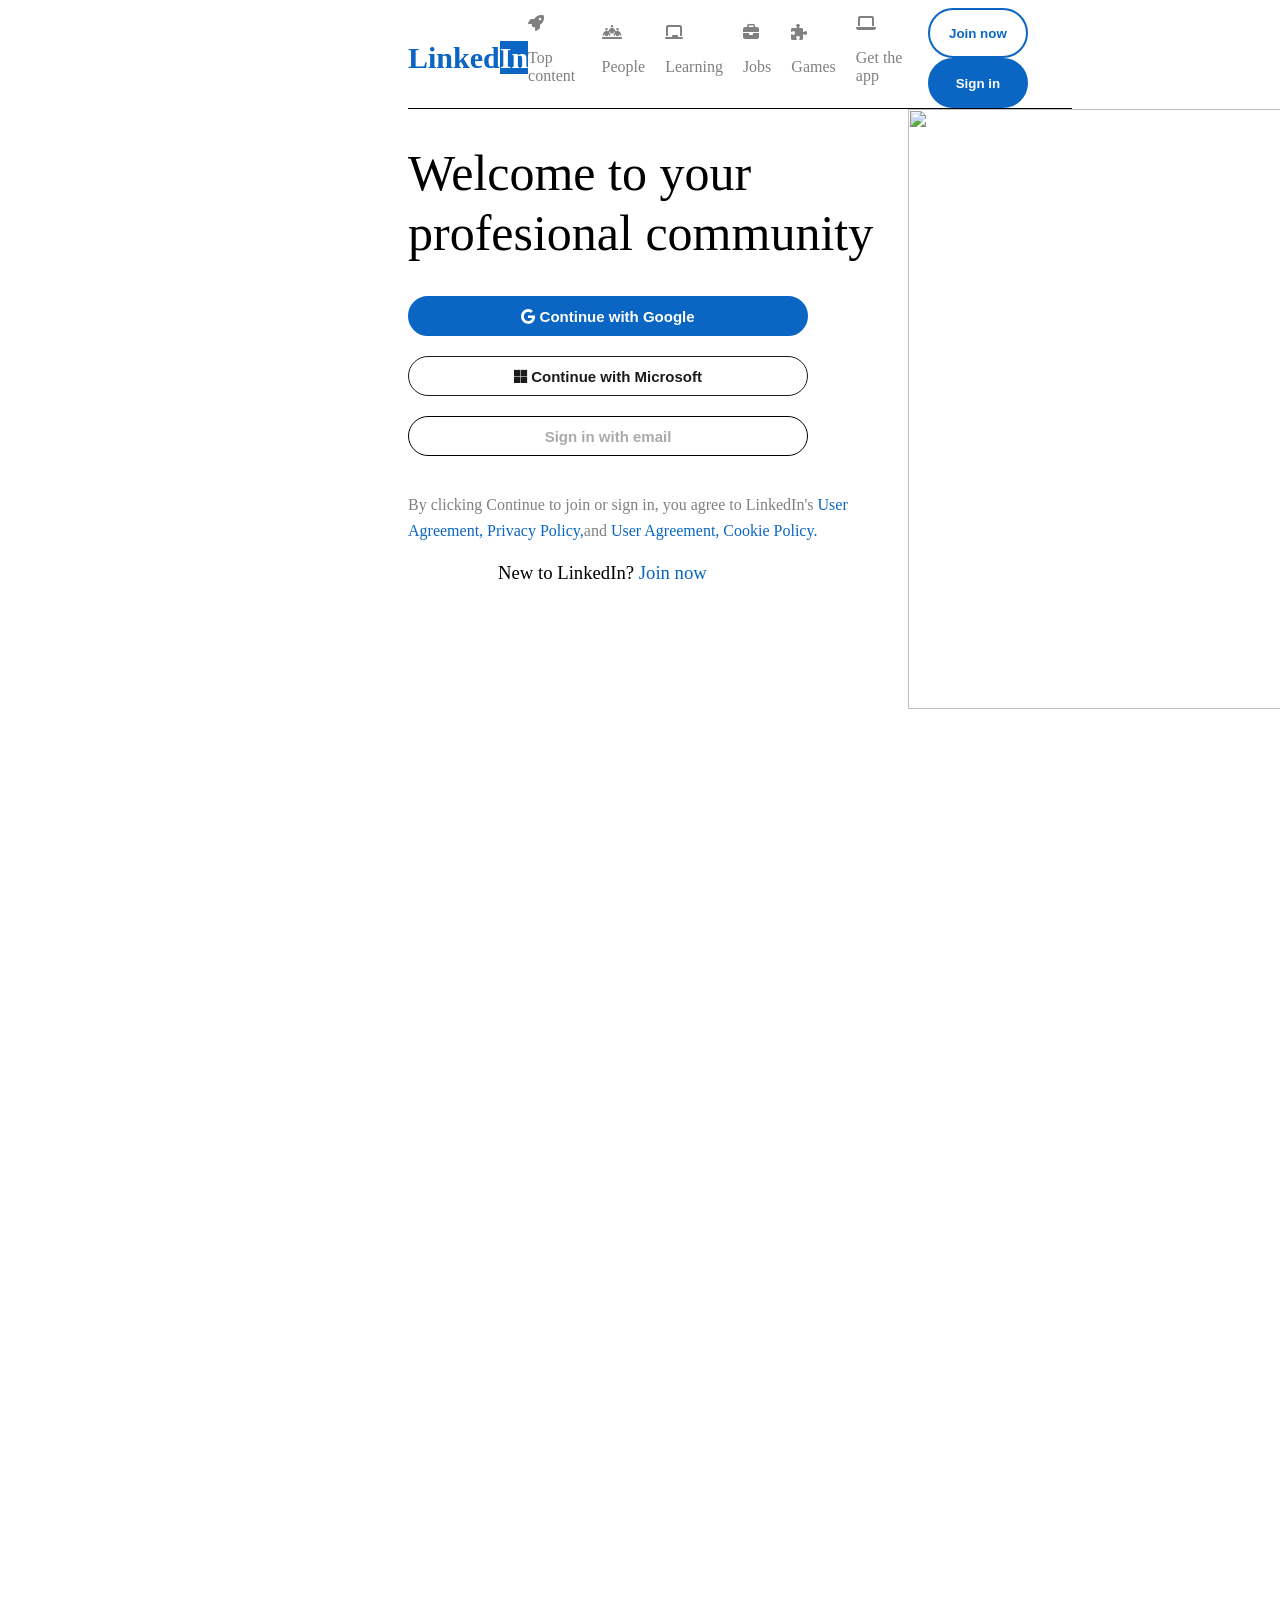
==== Linkedin.html @ dd4a8783 "first commit" ====
<!DOCTYPE html>
<html lang="en">

<head>
    <meta charset="UTF-8">
    <meta name="viewport" content="width=device-width, initial-scale=1.0">
    <title>Document</title>
    <link rel="stylesheet" href="Linkedin.css">
    <link rel="stylesheet" href="https://cdnjs.cloudflare.com/ajax/libs/font-awesome/6.7.2/css/all.min.css">
</head>

<body>
    <div class="Linkedin1">
        <nav class="Linkedin">
            <p><span class="text1">Linked</span><span class="text2">In</span></p>
            <div class="logo1">
                <div><i class="fa-solid fa-rocket"></i>
                    <p>Top content</p>
                </div>
                <div><i class="fa-solid fa-people-line"></i>
                    <p>People</p>
                </div>
                <div><i class="fa-solid fa-chalkboard"></i>
                    <p>Learning</p>
                </div>
                <div><i class="fa-solid fa-briefcase"></i>
                    <p>Jobs</p>
                </div>
                <div><i class="fa-solid fa-puzzle-piece"></i>
                    <p>Games</p>
                </div>
                <div><i class="fa-solid fa-laptop"></i>
                    <p>Get the app</p>
                </div>
                <div><button class="btn1">Join now</button>
                    <button class="btn2">Sign in</button>
                </div>
            </div>
        </nav>
        <div class="container1">
            <div class="left">
                <h1>Welcome to your profesional community</h1>
                <div class="pp1"><button class="btn3"><i class="fa-brands fa-google"></i>
                        Continue with Google</button></div>
                <div class="pp2"><button class="btn4"><i class="fa-brands fa-microsoft"></i>
                        Continue with Microsoft</button></div>
                <div class="pp3"><button class="btn5">Sign in with email</button></div>
                <div>
                    <p class="p1">By clicking Continue to join or sign in, you agree to LinkedIn's<a #> User Agreement,
                            Privacy Policy,</a>and<a #> User Agreement, Cookie Policy.</a></p>
                </div>

                <h3>New to LinkedIn?<a #> Join now</a></h3>
            </div>
            <div class="image"><img
                    src="https://static.licdn.com/aero-v1/sc/h/dxf91zhqd2z6b0bwg85ktm5s4?utm_source=chatgpt.com"></div>
        </div>
</body>

</html>
---- Linkedin.css ----
body{
    background-color: white;
}
.text1{
    color: #0A66C2;
    font-size: 30px;
    font-weight: bold;
}
.text2{
    color: white;
    background-color: #0A66C2;
    font-size: 30px;
    font-weight: bold;
}
.logo1{
    display: flex;
    justify-content: space-between;
    align-items: center;
    color: gray;
    gap: 20px;
}
.Linkedin{
    display: flex;
    justify-content: space-between;
    align-items: center;
}
.Linkedin{
    position: sticky;
    top: 0;
    border-bottom: 1px solid black;
    background-color: white;
}
.btn1{
    color: #0A66C2;
    background-color: white;
    width: 100px;
    height: 50px;
    border: 2px solid #0A66C2;
    border-radius: 30px;
    font-weight: bold;
    cursor: pointer;
}
.btn1:hover{
    background-color: lightgray;
}
.btn2{
    width: 100px;
    height: 50px;
    color: white;
    background-color: #0A66C2;
    border: 2px solid #0A66C2;
    border-radius: 30px;
    font-weight: bold;
    cursor: pointer;
}
.btn2:hover{
    background-color: navy;
    color: lightgray;
}
h1{
    width: 500px;
    line-height: 1.2;
    font-weight: normal;
    font-size: 50px;
}
.Linkedin1{
    padding-left: 400px;
    padding-right: 200px;
}
.btn3{
    width: 400px;
    height: 40px;
    color: white;
    background-color: #0A66C2;
    font-size: 15px;
    font-weight: bold;
    border: 2px solid #0A66C2;
    border-radius: 30px;
    cursor: pointer;
}
.btn4{
    color: rgb(27, 27, 27);
    background-color: white;
    width: 400px;
    height: 40px;
    font-size: 15px;
    font-weight: bold;
    border: 1px solid rgb(27, 27, 27);
    border-radius: 30px;
    cursor: pointer;
}
.btn5{
    background-color: white;
    color: darkgray;
    border: 1px solid black;
    border-radius: 30px;
    width: 400px;
    height: 40px;
    font-size: 15px;
    font-weight: bold;
    cursor: pointer;
}
.pp1{
    padding-bottom: 20px;
}
.pp2{
    padding-bottom: 20px;
}
.pp3{
    padding-bottom: 20px;
}
a{
    color: #0A66C2;
    cursor: pointer;
}
.p1{
    width: 500px;
    line-height: 1.6;
    color: gray;
}
h3{
    color: black;
    font-weight: normal;
    padding-left: 90px;
}
.image img{
    width: 600px;
    height: 600px;
    padding-bottom: 400px;
}
.image{
    padding-bottom: 600px;
    padding-right: 400px;
}
.container1{
    display: flex;
}
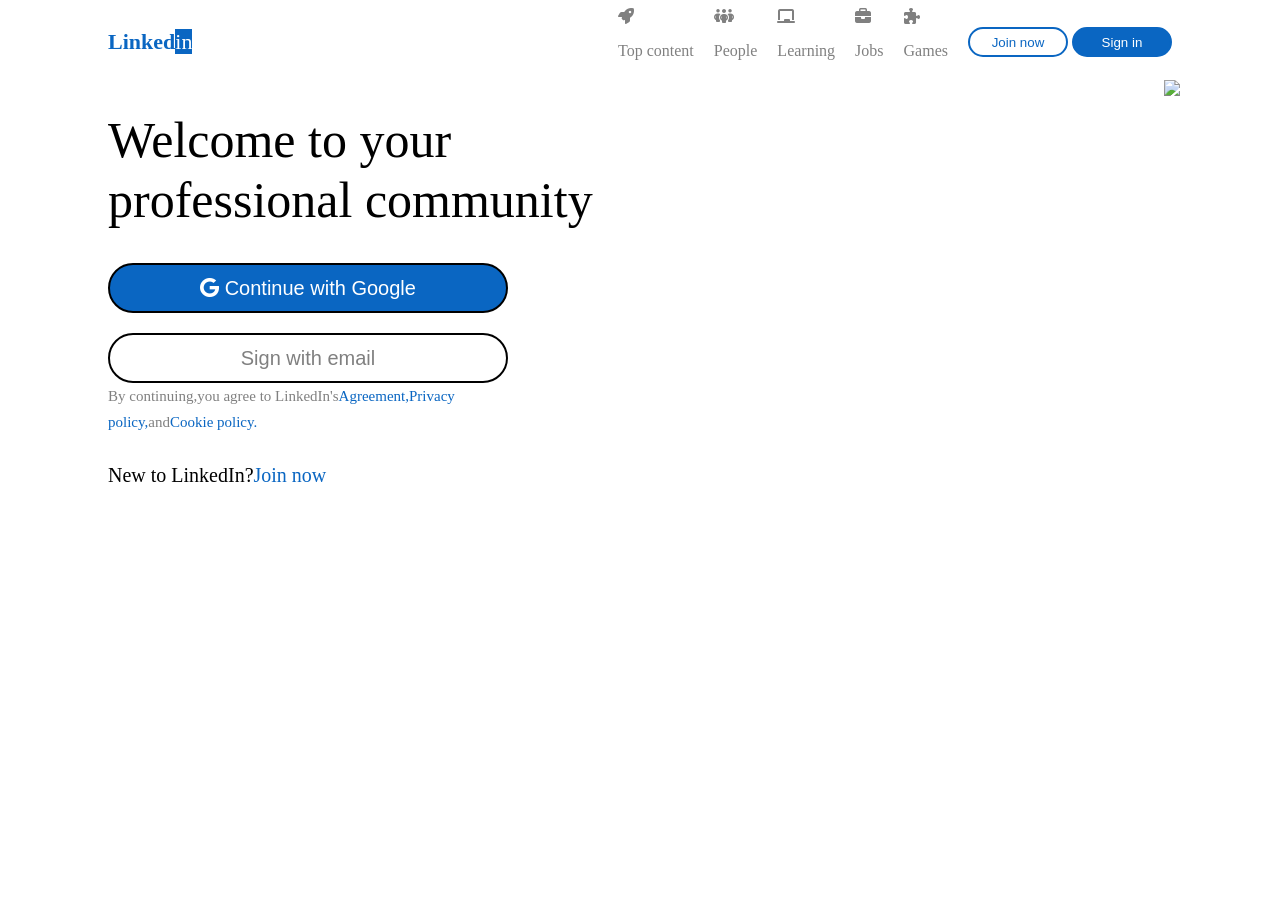
==== commit e88e6f08: "Initial LinkedIn frontend" ====
--- a/Linkedin.html
+++ b/Linkedin.html
@@ -1,60 +1,50 @@
 <!DOCTYPE html>
 <html lang="en">
-
 <head>
     <meta charset="UTF-8">
     <meta name="viewport" content="width=device-width, initial-scale=1.0">
-    <title>Document</title>
+    <title>Linkedin</title>
     <link rel="stylesheet" href="Linkedin.css">
     <link rel="stylesheet" href="https://cdnjs.cloudflare.com/ajax/libs/font-awesome/6.7.2/css/all.min.css">
 </head>
-
 <body>
-    <div class="Linkedin1">
-        <nav class="Linkedin">
-            <p><span class="text1">Linked</span><span class="text2">In</span></p>
-            <div class="logo1">
-                <div><i class="fa-solid fa-rocket"></i>
-                    <p>Top content</p>
-                </div>
-                <div><i class="fa-solid fa-people-line"></i>
-                    <p>People</p>
-                </div>
-                <div><i class="fa-solid fa-chalkboard"></i>
-                    <p>Learning</p>
-                </div>
-                <div><i class="fa-solid fa-briefcase"></i>
-                    <p>Jobs</p>
-                </div>
-                <div><i class="fa-solid fa-puzzle-piece"></i>
-                    <p>Games</p>
-                </div>
-                <div><i class="fa-solid fa-laptop"></i>
-                    <p>Get the app</p>
-                </div>
-                <div><button class="btn1">Join now</button>
-                    <button class="btn2">Sign in</button>
-                </div>
-            </div>
-        </nav>
-        <div class="container1">
-            <div class="left">
-                <h1>Welcome to your profesional community</h1>
-                <div class="pp1"><button class="btn3"><i class="fa-brands fa-google"></i>
-                        Continue with Google</button></div>
-                <div class="pp2"><button class="btn4"><i class="fa-brands fa-microsoft"></i>
-                        Continue with Microsoft</button></div>
-                <div class="pp3"><button class="btn5">Sign in with email</button></div>
-                <div>
-                    <p class="p1">By clicking Continue to join or sign in, you agree to LinkedIn's<a #> User Agreement,
-                            Privacy Policy,</a>and<a #> User Agreement, Cookie Policy.</a></p>
-                </div>
-
-                <h3>New to LinkedIn?<a #> Join now</a></h3>
-            </div>
-            <div class="image"><img
-                    src="https://static.licdn.com/aero-v1/sc/h/dxf91zhqd2z6b0bwg85ktm5s4?utm_source=chatgpt.com"></div>
+    <div class="Linkedin">
+    <nav>
+        <p><span class="text1">Linked</span><span class="text2">in</span></p>
+        <div class="logo2">
+        <div class="l1"><i class="fa-solid fa-rocket"></i>
+        <p>Top content</p></div>
+        <div><i class="fa-solid fa-people-group"></i>
+        <p>People</p></div>
+        <div><i class="fa-solid fa-chalkboard"></i>
+        <p>Learning</p></div>
+        <div><i class="fa-solid fa-briefcase"></i>
+        <p>Jobs</p></div>
+        <div><i class="fa-solid fa-puzzle-piece"></i>
+        <p>Games</p></div>
+        <div><button class="btn1">Join now</button>
+        <button class="btn2">Sign in</button></div>
         </div>
+    </nav>
+    <div class="container1">
+        <h1>Welcome to your professional community</h1>
+        <div>
+        <button class="btn3">
+            <i class="fa-brands fa-google"></i>
+            Continue with Google
+        </div>
+        <div class="padding1">
+        </button>
+        <button class="btn4">Sign with email</button></div>
+        <div class="pp2">
+    <p2>By continuing,you agree to LinkedIn's<a>Agreement,Privacy policy,</a>and<a>Cookie policy.</a></p2>
+    </div>
+    <div class="padding2">
+        <p3>New to LinkedIn?<a>Join now</a></p3>
+        </div>
+        <div class="container">
+        <img src="linkedin-illustration.png">
+    </div>
+    </div>
 </body>
-
 </html>
--- a/Linkedin.css
+++ b/Linkedin.css
@@ -1,137 +1,100 @@
-body{
-    background-color: white;
+.logo2{
+    display: flex;
+    justify-content: space-between;
+    align-items: center;
+    gap: 20px;
+}
+nav{
+    display: flex;
+    justify-content: space-between;
+    align-items: center;
+    gap: 20px;
+    color: gray;
 }
 .text1{
+    font-size: 22px;
     color: #0A66C2;
-    font-size: 30px;
     font-weight: bold;
 }
 .text2{
+    font-size: 22px;
     color: white;
     background-color: #0A66C2;
-    font-size: 30px;
-    font-weight: bold;
-}
-.logo1{
-    display: flex;
-    justify-content: space-between;
-    align-items: center;
-    color: gray;
-    gap: 20px;
 }
 .Linkedin{
-    display: flex;
-    justify-content: space-between;
+    border: transparent;
+    width: 90;
+    justify-content: center;
     align-items: center;
-}
-.Linkedin{
-    position: sticky;
-    top: 0;
-    border-bottom: 1px solid black;
-    background-color: white;
+    padding-left: 100px;
+    padding-right: 100px;
 }
 .btn1{
+    background-color: white;
     color: #0A66C2;
-    background-color: white;
+    border-radius: 20px;
+    border: 2px solid #0A66C2;
     width: 100px;
-    height: 50px;
-    border: 2px solid #0A66C2;
-    border-radius: 30px;
-    font-weight: bold;
-    cursor: pointer;
-}
-.btn1:hover{
-    background-color: lightgray;
+    height: 30px;
 }
 .btn2{
+    background-color: #0A66C2;
+    color: white;
+    border-radius: 20px;
     width: 100px;
-    height: 50px;
-    color: white;
-    background-color: #0A66C2;
+    height: 30px;
     border: 2px solid #0A66C2;
-    border-radius: 30px;
-    font-weight: bold;
-    cursor: pointer;
-}
-.btn2:hover{
-    background-color: navy;
-    color: lightgray;
 }
 h1{
+    font-size: 50px;
+    font-weight: normal;
+    color: black;
     width: 500px;
     line-height: 1.2;
-    font-weight: normal;
-    font-size: 50px;
-}
-.Linkedin1{
-    padding-left: 400px;
-    padding-right: 200px;
 }
 .btn3{
+    background-color: #0A66C2;
+    color: white;
+    border: 2px solid black;
+    border-radius: 30px;
     width: 400px;
-    height: 40px;
-    color: white;
-    background-color: #0A66C2;
-    font-size: 15px;
-    font-weight: bold;
-    border: 2px solid #0A66C2;
-    border-radius: 30px;
-    cursor: pointer;
+    height: 50px;
+    font-size: 20px;
 }
 .btn4{
-    color: rgb(27, 27, 27);
     background-color: white;
-    width: 400px;
-    height: 40px;
-    font-size: 15px;
-    font-weight: bold;
-    border: 1px solid rgb(27, 27, 27);
-    border-radius: 30px;
-    cursor: pointer;
-}
-.btn5{
-    background-color: white;
-    color: darkgray;
-    border: 1px solid black;
+    color: gray;
+    border: 2px solid black;
     border-radius: 30px;
     width: 400px;
-    height: 40px;
-    font-size: 15px;
-    font-weight: bold;
-    cursor: pointer;
+    height: 50px;
+    font-size: 20px;
 }
-.pp1{
-    padding-bottom: 20px;
-}
-.pp2{
-    padding-bottom: 20px;
-}
-.pp3{
-    padding-bottom: 20px;
+.padding1{
+    padding-top: 20px;
 }
 a{
     color: #0A66C2;
-    cursor: pointer;
 }
-.p1{
-    width: 500px;
+p2{
+    font-size: 15px;
+    color: grey;
+}
+.pp2{
+    width: 400px;
     line-height: 1.6;
-    color: gray;
 }
-h3{
-    color: black;
-    font-weight: normal;
-    padding-left: 90px;
+.padding2{
+    padding-top: 30px;
+    font-size: 20px;
 }
-.image img{
-    width: 600px;
-    height: 600px;
-    padding-bottom: 400px;
+.container img{
+    width: 550px;
+    height: auto;
+    padding-left: 0;
 }
-.image{
-    padding-bottom: 600px;
-    padding-right: 400px;
-}
-.container1{
-    display: flex;
+.container{
+    position: absolute;
+    top: 80px;
+    right: 100px;
 }
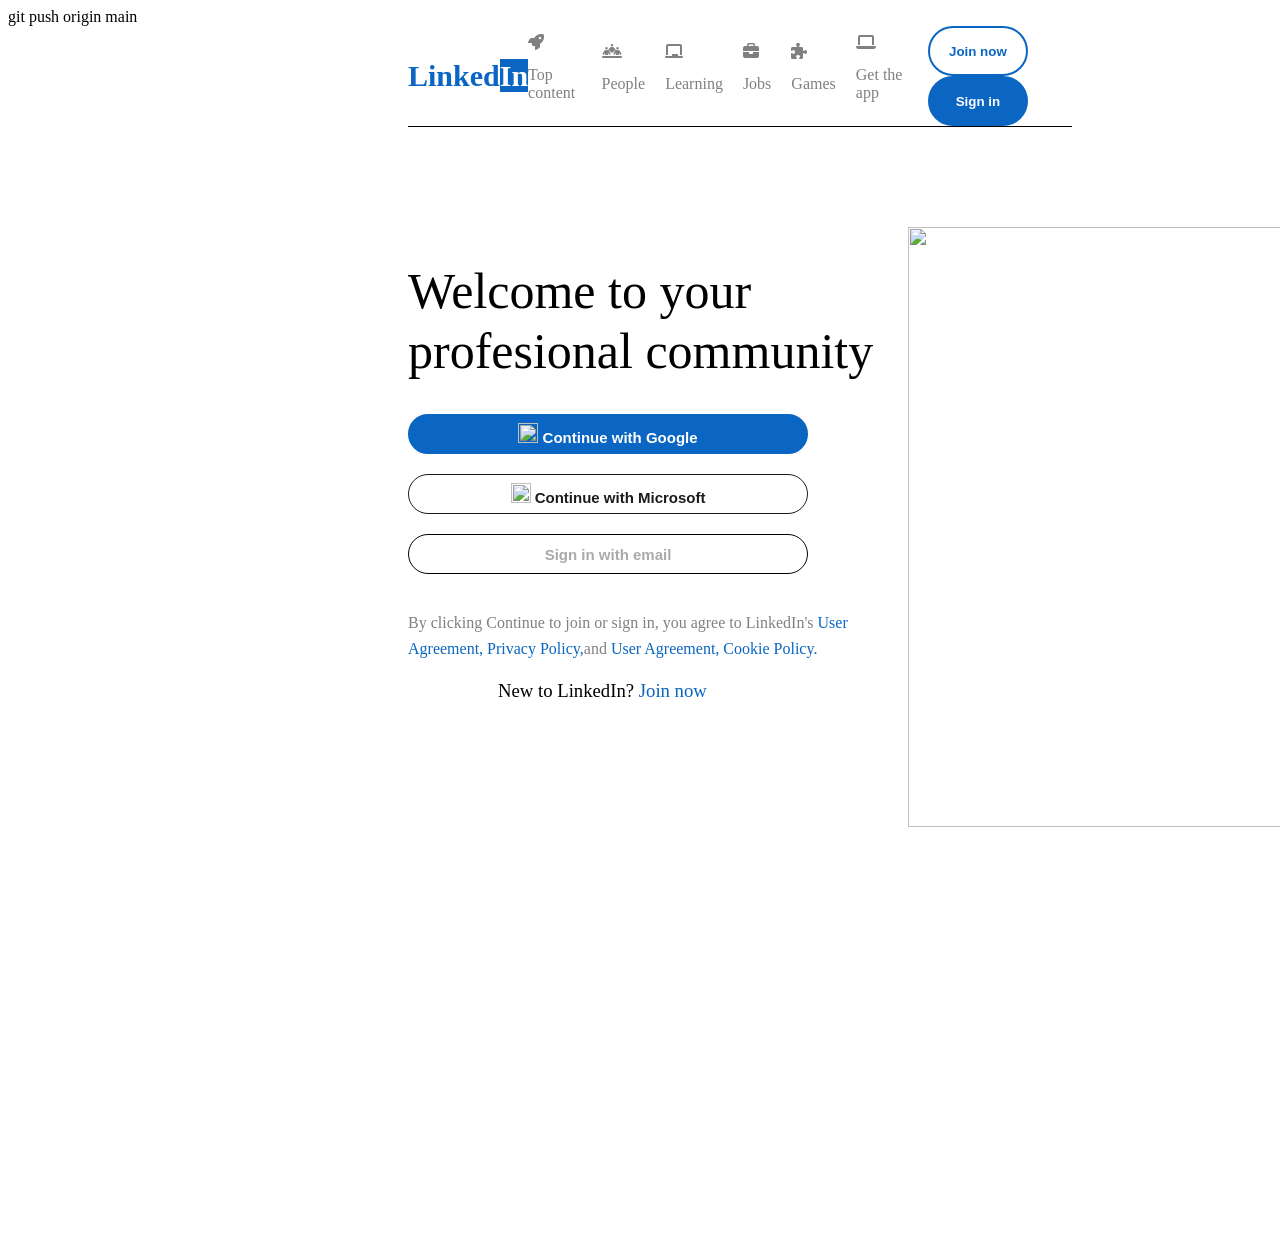
==== commit 6da402fb: "Updated project" ====
--- a/Linkedin.html
+++ b/Linkedin.html
@@ -1,50 +1,60 @@
-<!DOCTYPE html>
+git push origin main<!DOCTYPE html>
 <html lang="en">
+
 <head>
     <meta charset="UTF-8">
     <meta name="viewport" content="width=device-width, initial-scale=1.0">
-    <title>Linkedin</title>
+    <title>Document</title>
     <link rel="stylesheet" href="Linkedin.css">
     <link rel="stylesheet" href="https://cdnjs.cloudflare.com/ajax/libs/font-awesome/6.7.2/css/all.min.css">
 </head>
+
 <body>
-    <div class="Linkedin">
-    <nav>
-        <p><span class="text1">Linked</span><span class="text2">in</span></p>
-        <div class="logo2">
-        <div class="l1"><i class="fa-solid fa-rocket"></i>
-        <p>Top content</p></div>
-        <div><i class="fa-solid fa-people-group"></i>
-        <p>People</p></div>
-        <div><i class="fa-solid fa-chalkboard"></i>
-        <p>Learning</p></div>
-        <div><i class="fa-solid fa-briefcase"></i>
-        <p>Jobs</p></div>
-        <div><i class="fa-solid fa-puzzle-piece"></i>
-        <p>Games</p></div>
-        <div><button class="btn1">Join now</button>
-        <button class="btn2">Sign in</button></div>
+    <div class="Linkedin1">
+        <nav class="Linkedin">
+            <p><span class="text1">Linked</span><span class="text2">In</span></p>
+            <div class="logo1">
+                <div><i class="fa-solid fa-rocket"></i>
+                    <p>Top content</p>
+                </div>
+                <div><i class="fa-solid fa-people-line"></i>
+                    <p>People</p>
+                </div>
+                <div><i class="fa-solid fa-chalkboard"></i>
+                    <p>Learning</p>
+                </div>
+                <div><i class="fa-solid fa-briefcase"></i>
+                    <p>Jobs</p>
+                </div>
+                <div><i class="fa-solid fa-puzzle-piece"></i>
+                    <p>Games</p>
+                </div>
+                <div><i class="fa-solid fa-laptop"></i>
+                    <p>Get the app</p>
+                </div>
+                <div><button class="btn1">Join now</button>
+                    <button class="btn2">Sign in</button>
+                </div>
+            </div>
+        </nav>
+        <div class="container1">
+            <div class="left">
+                <h1>Welcome to your profesional community</h1>
+                <div class="pp1"><button class="btn3"><img src="https://thumb.wikimedia.org/wikipedia/commons/thumb/c/c1/Google_%22G%22_logo.svg/3840px-Google_%22G%22_logo.svg.png?utm_source=commons.wikimedia.org&utm_campaign=index&utm_content=thumbnail">
+                        Continue with Google</button></div>
+                <div class="pp2"><button class="btn4"><img src="https://thumb.wikimedia.org/wikipedia/commons/thumb/4/44/Microsoft_logo.svg/960px-Microsoft_logo.svg.png?utm_source=commons.wikimedia.org&utm_campaign=index&utm_content=thumbnail&_=20210729021049">
+                        Continue with Microsoft</button></div>
+                <div class="pp3"><button class="btn5">Sign in with email</button></div>
+                <div>
+                    <p class="p1">By clicking Continue to join or sign in, you agree to LinkedIn's<a #> User Agreement,
+                            Privacy Policy,</a>and<a #> User Agreement, Cookie Policy.</a></p>
+                </div>
+
+                <h3>New to LinkedIn?<a #> Join now</a></h3>
+            </div>
+            <div class="image"><img
+                    src="https://static.licdn.com/aero-v1/sc/h/dxf91zhqd2z6b0bwg85ktm5s4?utm_source=chatgpt.com"></div>
         </div>
-    </nav>
-    <div class="container1">
-        <h1>Welcome to your professional community</h1>
-        <div>
-        <button class="btn3">
-            <i class="fa-brands fa-google"></i>
-            Continue with Google
-        </div>
-        <div class="padding1">
-        </button>
-        <button class="btn4">Sign with email</button></div>
-        <div class="pp2">
-    <p2>By continuing,you agree to LinkedIn's<a>Agreement,Privacy policy,</a>and<a>Cookie policy.</a></p2>
-    </div>
-    <div class="padding2">
-        <p3>New to LinkedIn?<a>Join now</a></p3>
-        </div>
-        <div class="container">
-        <img src="linkedin-illustration.png">
-    </div>
-    </div>
 </body>
-</html>+
+</html>
--- a/Linkedin.css
+++ b/Linkedin.css
@@ -1,100 +1,250 @@
-.logo2{
+
+body {
+    background-color: white;
+}
+
+.text1 {
+    color: #0A66C2;
+    font-size: 30px;
+    font-weight: bold;
+}
+
+.text2 {
+    color: white;
+    background-color: #0A66C2;
+    font-size: 30px;
+    font-weight: bold;
+}
+
+.logo1 {
     display: flex;
     justify-content: space-between;
     align-items: center;
+    color: gray;
     gap: 20px;
 }
-nav{
+
+.Linkedin {
     display: flex;
     justify-content: space-between;
     align-items: center;
-    gap: 20px;
-    color: gray;
-}
-.text1{
-    font-size: 22px;
-    color: #0A66C2;
-    font-weight: bold;
-}
-.text2{
-    font-size: 22px;
+    position: sticky;
+    top: 0;
+    border-bottom: 1px solid black;
+    background-color: white;
+}
+
+.btn1 {
+    color: #0A66C2;
+    background-color: white;
+    width: 100px;
+    height: 50px;
+    border: 2px solid #0A66C2;
+    border-radius: 30px;
+    font-weight: bold;
+    cursor: pointer;
+}
+
+.btn1:hover {
+    background-color: lightgray;
+}
+
+.btn2 {
+    width: 100px;
+    height: 50px;
     color: white;
     background-color: #0A66C2;
-}
-.Linkedin{
-    border: transparent;
-    width: 90;
-    justify-content: center;
-    align-items: center;
-    padding-left: 100px;
-    padding-right: 100px;
-}
-.btn1{
-    background-color: white;
-    color: #0A66C2;
-    border-radius: 20px;
     border: 2px solid #0A66C2;
-    width: 100px;
-    height: 30px;
-}
-.btn2{
-    background-color: #0A66C2;
-    color: white;
-    border-radius: 20px;
-    width: 100px;
-    height: 30px;
-    border: 2px solid #0A66C2;
-}
-h1{
-    font-size: 50px;
-    font-weight: normal;
-    color: black;
+    border-radius: 30px;
+    font-weight: bold;
+    cursor: pointer;
+}
+
+.btn2:hover {
+    background-color: navy;
+    color: lightgray;
+}
+
+h1 {
     width: 500px;
     line-height: 1.2;
-}
-.btn3{
+    font-weight: normal;
+    font-size: 50px;
+}
+
+.Linkedin1 {
+    padding-left: 400px;
+    padding-right: 200px;
+}
+
+.btn3 {
+    width: 400px;
+    height: 40px;
+    color: white;
     background-color: #0A66C2;
-    color: white;
-    border: 2px solid black;
-    border-radius: 30px;
+    font-size: 15px;
+    font-weight: bold;
+    border: 2px solid #0A66C2;
+    border-radius: 30px;
+    cursor: pointer;
+}
+.btn3 img{
+    height: 20px;
+    width: 20px;
+}
+.btn3:hover {
+    color: #0A66C2;
+    background-color: white;
+}
+
+.btn4 {
+    color: rgb(27, 27, 27);
+    background-color: white;
     width: 400px;
-    height: 50px;
-    font-size: 20px;
-}
-.btn4{
-    background-color: white;
+    height: 40px;
+    font-size: 15px;
+    font-weight: bold;
+    border: 1px solid rgb(27, 27, 27);
+    border-radius: 30px;
+    cursor: pointer;
+}
+.btn4 img{
+    height:20px;
+    width: 20px;
+}
+.btn4:hover {
+    color: white;
+    background-color: black;
+}
+
+.btn5 {
+    background-color: white;
+    color: darkgray;
+    border: 1px solid black;
+    border-radius: 30px;
+    width: 400px;
+    height: 40px;
+    font-size: 15px;
+    font-weight: bold;
+    cursor: pointer;
+}
+.btn5:hover {
+    color: white;
+    background-color: darkgray;
+}
+
+.pp1 {
+    padding-bottom: 20px;
+}
+
+.pp2 {
+    padding-bottom: 20px;
+}
+
+.pp3 {
+    padding-bottom: 20px;
+}
+
+a {
+    color: #0A66C2;
+    cursor: pointer;
+}
+
+.p1 {
+    width: 500px;
+    line-height: 1.6;
     color: gray;
-    border: 2px solid black;
-    border-radius: 30px;
-    width: 400px;
-    height: 50px;
-    font-size: 20px;
-}
-.padding1{
-    padding-top: 20px;
-}
-a{
-    color: #0A66C2;
-}
-p2{
-    font-size: 15px;
-    color: grey;
-}
-.pp2{
-    width: 400px;
-    line-height: 1.6;
-}
-.padding2{
-    padding-top: 30px;
-    font-size: 20px;
-}
-.container img{
-    width: 550px;
-    height: auto;
-    padding-left: 0;
-}
-.container{
-    position: absolute;
-    top: 80px;
-    right: 100px;
-}+}
+
+h3 {
+    color: black;
+    font-weight: normal;
+    padding-left: 90px;
+}
+
+.image img {
+    width: 600px;
+    height: 600px;
+    padding-bottom: 400px;
+}
+
+.image{
+    /* padding-bottom: 600px;
+    padding-right: 400px; */
+} 
+.container1 {
+    margin-top: 100px;
+    display: flex;
+}
+
+
+    @media screen and (max-width: 390px) {
+        .body {
+            overflow: hidden;
+            justify-content: center;
+    
+            }
+            .Linkedin1 {
+                padding-left: 0px;
+                padding-right: 0px;
+            }
+    
+            h1 {
+                margin-left: 12px;
+                width: 100%;
+                font-size: 50px;
+                line-height: none;
+                width: 500px;
+            }
+    
+            .p1 {
+                width: 500px;
+                margin-left: 12px;
+            }
+    
+            .btn3,
+            .btn4,
+            .btn5 {
+                height: 50px;
+                width: 450px;
+                margin-left: 12px;
+            }
+    
+            .image img {
+                width: 400px;
+                height: 400px;
+                padding-bottom: 0;
+            }
+    
+            .image {
+                padding: 20px;
+                /* height: 500px;
+                width: 400px; */
+            }
+    
+            .container1 {
+                flex-direction: column;
+                /* padding-left: 20px;
+                padding-right: 20px;  */
+            }
+    
+            h3 {
+                width: 100%;
+                padding-left: 130px;
+            }
+    
+            .Linkedin {
+                border: none;
+            }
+    
+            .Linkedin {
+                position: fixed;
+                border-bottom: 1px solid black;
+                /* width: 77%; */
+                gap: 6px;
+                display: flex;
+                justify-content: space-between;
+                zoom: 0.8;
+            }
+    
+        }
